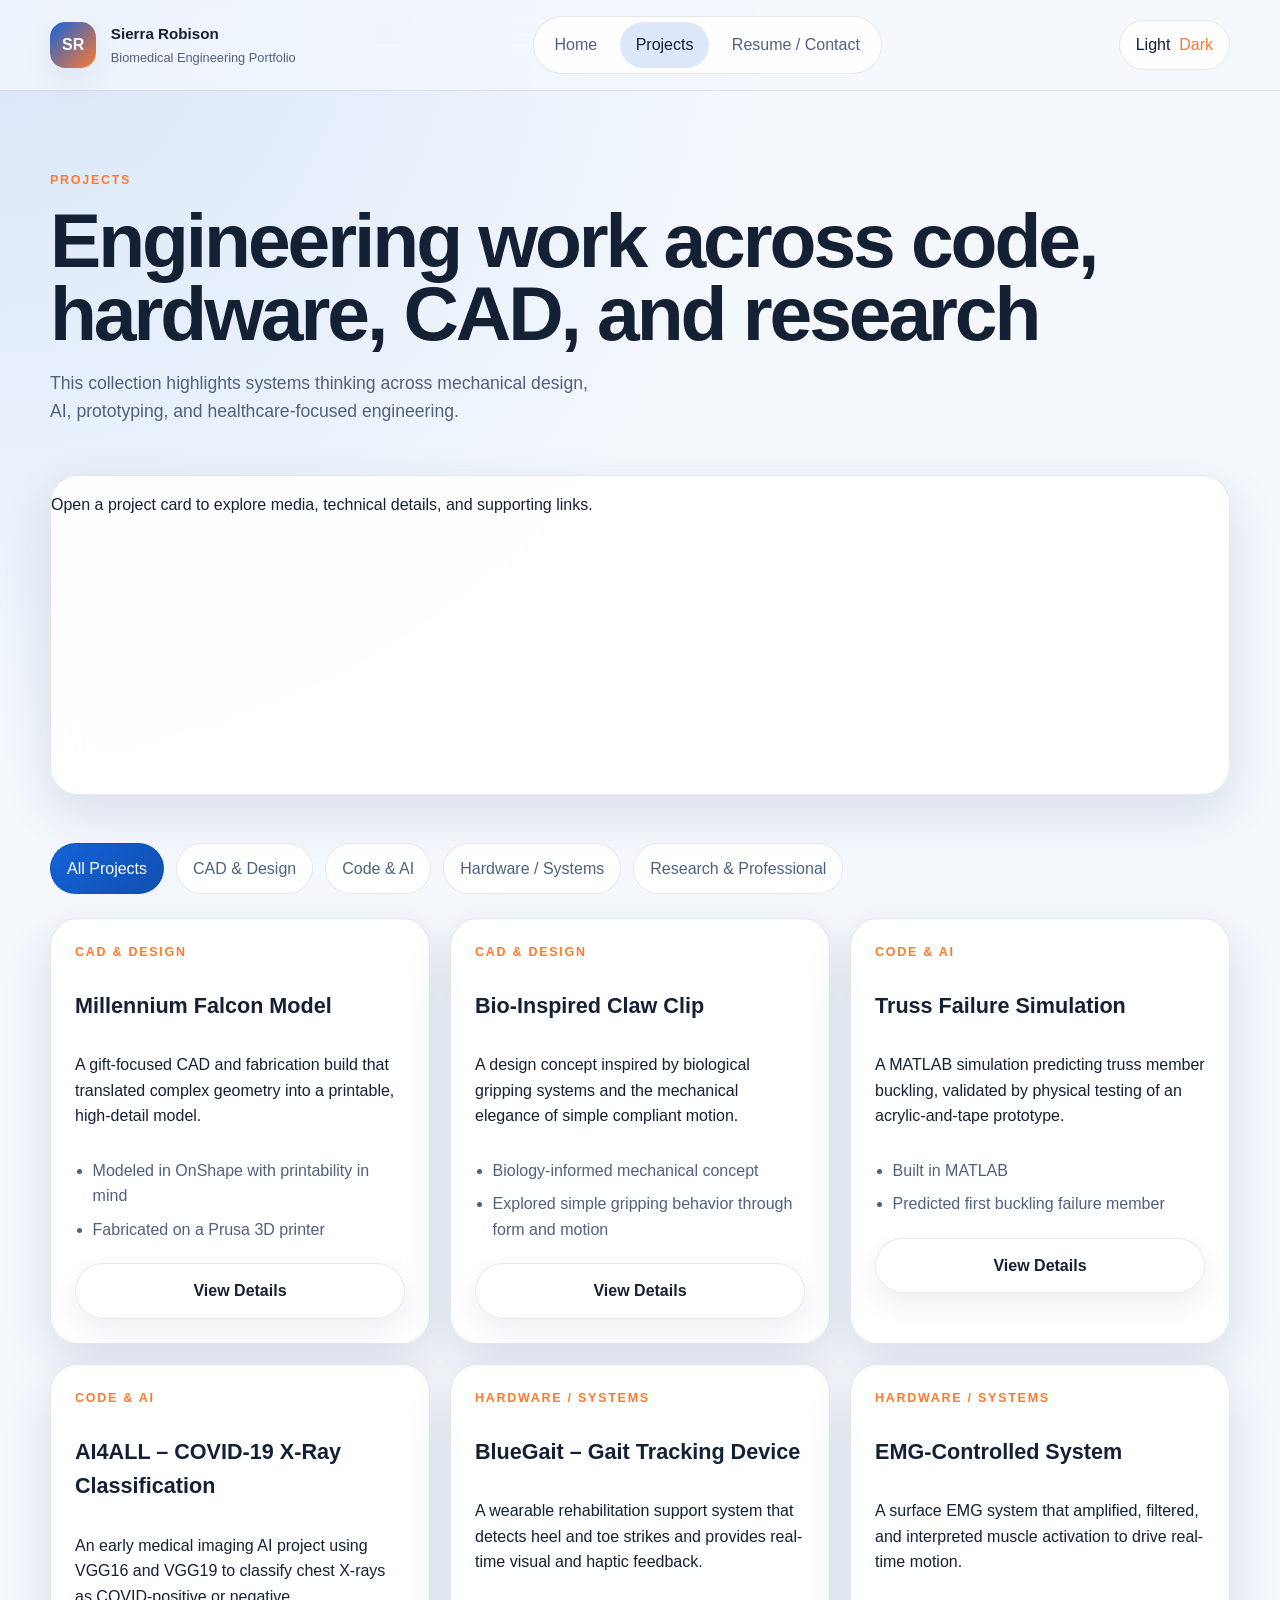
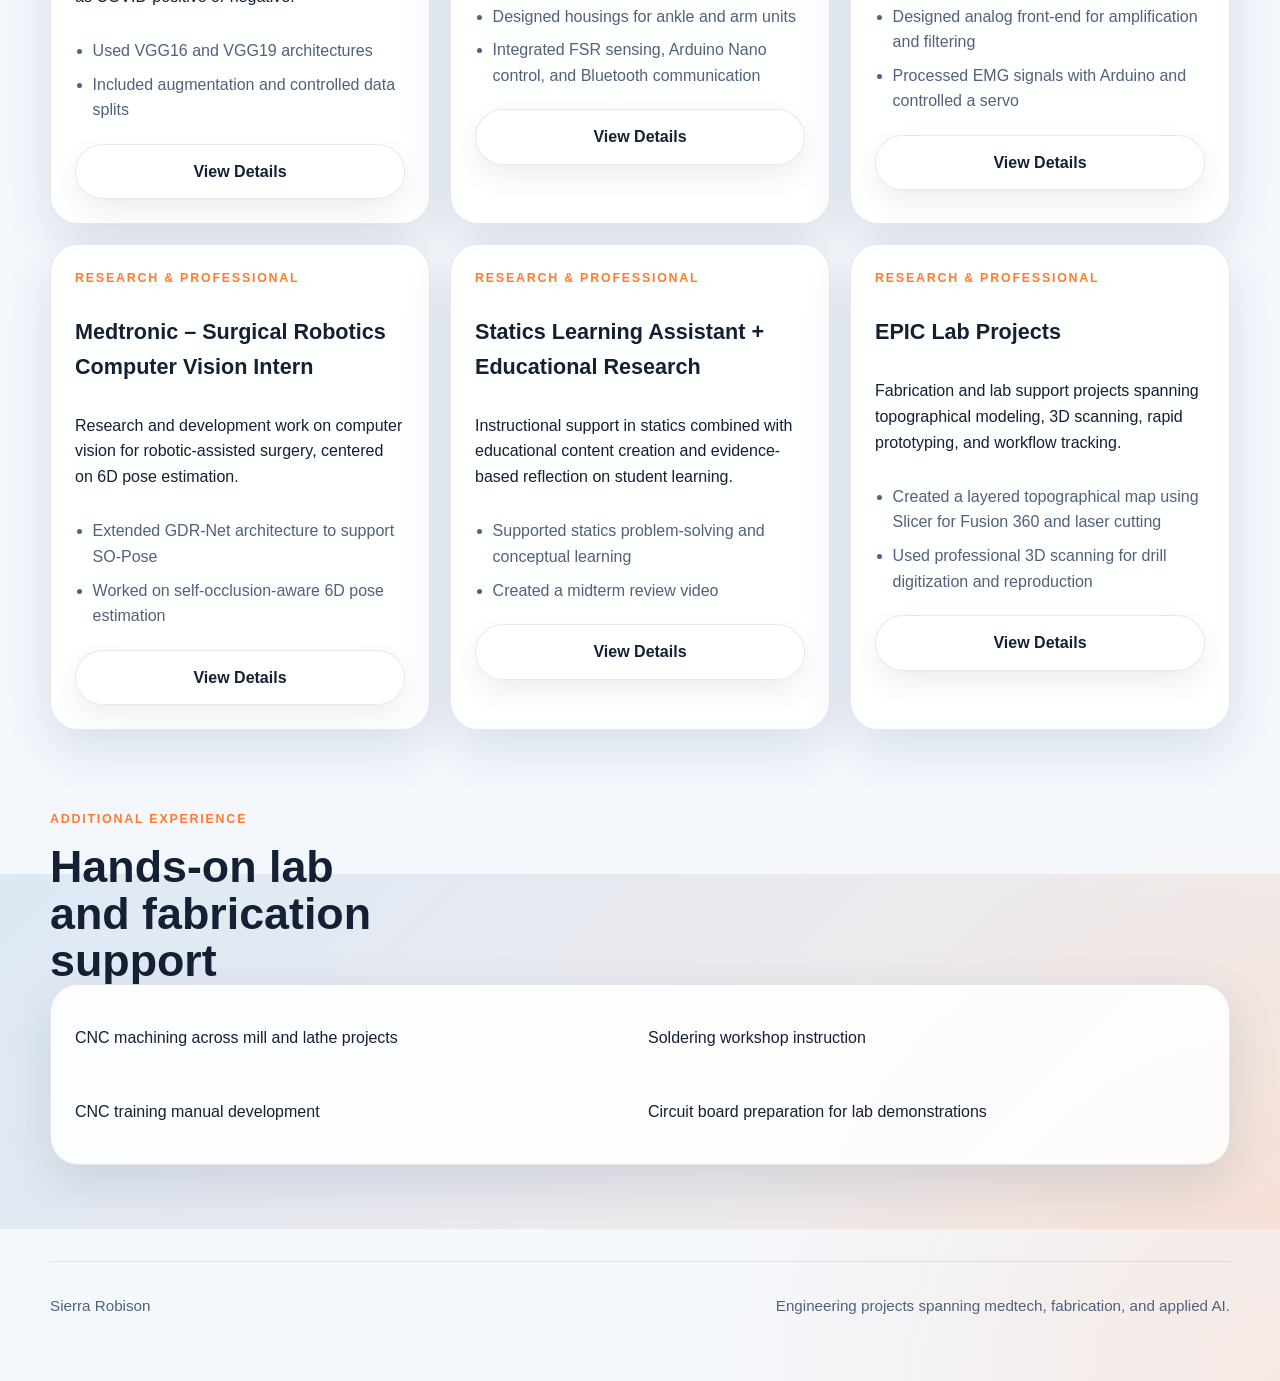
==== projects.html @ eae437a5 "initial commit" ====
<!DOCTYPE html>
<html lang="en">
  <head>
    <meta charset="UTF-8" />
    <meta name="viewport" content="width=device-width, initial-scale=1.0" />
    <title>Projects | Sierra Robison</title>
    <meta
      name="description"
      content="Selected engineering, AI, hardware, and research projects by Sierra Robison."
    />
    <link rel="stylesheet" href="assets/css/styles.css" />
    <script defer src="assets/js/projects-data.js"></script>
    <script defer src="assets/js/site.js"></script>
  </head>
  <body data-page="projects">
    <div class="site-shell">
      <header class="site-header">
        <div class="container nav-wrap">
          <a class="brand" href="index.html">
            <span class="brand-mark">SR</span>
            <span class="brand-copy">
              <strong>Sierra Robison</strong>
              <span>Biomedical Engineering Portfolio</span>
            </span>
          </a>

          <nav class="site-nav" aria-label="Primary">
            <a class="nav-link" href="index.html">Home</a>
            <a class="nav-link active" href="projects.html">Projects</a>
            <a class="nav-link" href="resume-contact.html">Resume / Contact</a>
          </nav>

          <button class="theme-toggle" type="button" data-theme-toggle aria-label="Toggle color theme">
            <span class="theme-toggle-light">Light</span>
            <span class="theme-toggle-dark">Dark</span>
          </button>
        </div>
      </header>

      <main>
        <section class="page-hero">
          <div class="container page-hero-grid">
            <div class="reveal">
              <p class="eyebrow">Projects</p>
              <h1>Engineering work across code, hardware, CAD, and research</h1>
              <p class="page-intro">
                This collection highlights systems thinking across mechanical design, AI, prototyping, and
                healthcare-focused engineering.
              </p>
            </div>
            <div class="page-hero-card glass-card reveal reveal-delay">
              <p>Open a project card to explore media, technical details, and supporting links.</p>
            </div>
          </div>
        </section>

        <section class="section">
          <div class="container">
            <div class="filter-bar reveal" id="project-filters" aria-label="Project categories">
              <button class="filter-chip active" type="button" data-filter="all">All Projects</button>
              <button class="filter-chip" type="button" data-filter="CAD & Design">CAD &amp; Design</button>
              <button class="filter-chip" type="button" data-filter="Code & AI">Code &amp; AI</button>
              <button class="filter-chip" type="button" data-filter="Hardware / Systems">Hardware / Systems</button>
              <button class="filter-chip" type="button" data-filter="Research & Professional">Research &amp; Professional</button>
            </div>

            <div class="projects-grid" id="projects-grid" aria-live="polite"></div>
          </div>
        </section>

        <section class="section section-alt">
          <div class="container">
            <div class="section-heading reveal">
              <p class="eyebrow">Additional Experience</p>
              <h2>Hands-on lab and fabrication support</h2>
            </div>
            <div class="additional-experience card reveal reveal-delay">
              <p>CNC machining across mill and lathe projects</p>
              <p>Soldering workshop instruction</p>
              <p>CNC training manual development</p>
              <p>Circuit board preparation for lab demonstrations</p>
            </div>
          </div>
        </section>
      </main>

      <div class="modal" id="project-modal" aria-hidden="true">
        <div class="modal-backdrop" data-close-modal></div>
        <div class="modal-dialog" role="dialog" aria-modal="true" aria-labelledby="modal-title">
          <button class="modal-close" type="button" data-close-modal aria-label="Close project details">Close</button>
          <div class="modal-content" id="modal-content"></div>
        </div>
      </div>

      <footer class="site-footer">
        <div class="container footer-wrap">
          <p>Sierra Robison</p>
          <p>Engineering projects spanning medtech, fabrication, and applied AI.</p>
        </div>
      </footer>
    </div>
  </body>
</html>
---- assets/css/styles.css ----
:root {
  color-scheme: light dark;
  --bg: #f4f8fd;
  --bg-elevated: rgba(255, 255, 255, 0.88);
  --bg-strong: #ffffff;
  --bg-accent: linear-gradient(135deg, rgba(15, 90, 180, 0.12), rgba(255, 132, 53, 0.14));
  --text: #142033;
  --text-soft: #50617c;
  --line: rgba(20, 32, 51, 0.1);
  --primary: #1463d9;
  --primary-strong: #0f4fb0;
  --accent: #ff7a2f;
  --shadow: 0 18px 50px rgba(20, 45, 90, 0.12);
  --shadow-soft: 0 12px 28px rgba(20, 45, 90, 0.08);
  --radius-lg: 28px;
  --radius-md: 20px;
  --radius-sm: 14px;
  --container: 1180px;
  --space-1: 0.75rem;
  --space-2: 1rem;
  --space-3: 1.5rem;
  --space-4: 2rem;
  --space-5: 3rem;
  --space-6: 5rem;
  --transition: 200ms ease;
}

:root[data-theme="dark"] {
  --bg: #09111d;
  --bg-elevated: rgba(10, 22, 37, 0.82);
  --bg-strong: #0f1b2d;
  --bg-accent: linear-gradient(135deg, rgba(20, 99, 217, 0.18), rgba(255, 122, 47, 0.16));
  --text: #eef5ff;
  --text-soft: #a8bad3;
  --line: rgba(168, 186, 211, 0.16);
  --primary: #67a6ff;
  --primary-strong: #8ebdff;
  --accent: #ff964f;
  --shadow: 0 20px 60px rgba(0, 0, 0, 0.35);
  --shadow-soft: 0 12px 30px rgba(0, 0, 0, 0.22);
}

* {
  box-sizing: border-box;
}

html {
  scroll-behavior: smooth;
}

body {
  margin: 0;
  background:
    radial-gradient(circle at top left, rgba(20, 99, 217, 0.12), transparent 24%),
    radial-gradient(circle at bottom right, rgba(255, 122, 47, 0.12), transparent 18%),
    var(--bg);
  color: var(--text);
  font-family: "Avenir Next", "Segoe UI", "Helvetica Neue", sans-serif;
  line-height: 1.6;
}

body.modal-open {
  overflow: hidden;
}

img,
video {
  max-width: 100%;
  display: block;
}

a {
  color: inherit;
  text-decoration: none;
}

button,
input,
textarea,
select {
  font: inherit;
}

.container {
  width: min(calc(100% - 2rem), var(--container));
  margin: 0 auto;
}

.site-shell {
  min-height: 100vh;
}

.site-header {
  position: sticky;
  top: 0;
  z-index: 20;
  backdrop-filter: blur(20px);
  background: color-mix(in srgb, var(--bg) 76%, transparent);
  border-bottom: 1px solid var(--line);
}

.nav-wrap,
.footer-wrap {
  display: flex;
  align-items: center;
  justify-content: space-between;
  gap: var(--space-2);
  padding: 1rem 0;
}

.brand {
  display: inline-flex;
  align-items: center;
  gap: 0.9rem;
}

.brand-mark {
  display: inline-grid;
  place-items: center;
  width: 2.9rem;
  height: 2.9rem;
  border-radius: 0.95rem;
  background: linear-gradient(135deg, var(--primary), var(--accent));
  color: white;
  font-weight: 700;
  box-shadow: var(--shadow-soft);
}

.brand-copy {
  display: grid;
  gap: 0.1rem;
  font-size: 0.95rem;
}

.brand-copy span {
  color: var(--text-soft);
  font-size: 0.8rem;
}

.site-nav {
  display: inline-flex;
  gap: 0.4rem;
  align-items: center;
  padding: 0.3rem;
  background: var(--bg-elevated);
  border: 1px solid var(--line);
  border-radius: 999px;
}

.nav-link {
  padding: 0.65rem 1rem;
  border-radius: 999px;
  color: var(--text-soft);
  transition: background var(--transition), color var(--transition), transform var(--transition);
}

.nav-link:hover,
.nav-link:focus-visible,
.nav-link.active {
  background: color-mix(in srgb, var(--primary) 14%, transparent);
  color: var(--text);
}

.theme-toggle,
.button,
.filter-chip,
.modal-close {
  border: 0;
  cursor: pointer;
  transition: transform var(--transition), background var(--transition), color var(--transition), box-shadow var(--transition);
}

.theme-toggle {
  display: inline-flex;
  align-items: center;
  gap: 0.55rem;
  padding: 0.7rem 1rem;
  border-radius: 999px;
  background: var(--bg-elevated);
  color: var(--text);
  border: 1px solid var(--line);
}

.theme-toggle:hover,
.button:hover,
.filter-chip:hover,
.modal-close:hover {
  transform: translateY(-1px);
}

.theme-toggle-dark {
  color: var(--accent);
}

.hero-section,
.page-hero {
  padding: var(--space-6) 0 var(--space-5);
}

.hero-grid,
.page-hero-grid,
.resume-grid,
.section-grid {
  display: grid;
  gap: var(--space-4);
}

.hero-grid {
  grid-template-columns: 1.2fr 0.8fr;
  align-items: center;
}

.hero-copy h1,
.page-hero h1 {
  margin: 0;
  font-size: clamp(2.8rem, 6vw, 5rem);
  line-height: 0.96;
  letter-spacing: -0.04em;
}

.hero-tagline,
.page-intro {
  font-size: 1.1rem;
  color: var(--text-soft);
  max-width: 55ch;
}

.hero-text {
  max-width: 54ch;
}

.hero-actions,
.project-links {
  display: flex;
  flex-wrap: wrap;
  gap: 0.85rem;
  margin-top: 1.5rem;
}

.button {
  display: inline-flex;
  align-items: center;
  justify-content: center;
  padding: 0.88rem 1.25rem;
  border-radius: 999px;
  font-weight: 600;
  box-shadow: var(--shadow-soft);
}

.button-primary {
  background: linear-gradient(135deg, var(--primary), var(--primary-strong));
  color: white;
}

.button-secondary {
  background: var(--bg-elevated);
  color: var(--text);
  border: 1px solid var(--line);
}

.hero-panel,
.page-hero-card {
  position: relative;
  min-height: 20rem;
}

.glass-card,
.card {
  background: var(--bg-elevated);
  border: 1px solid var(--line);
  box-shadow: var(--shadow);
}

.glass-card {
  backdrop-filter: blur(18px);
}

.hero-card,
.page-hero-card,
.card {
  border-radius: var(--radius-lg);
}

.hero-card {
  position: relative;
  z-index: 1;
  padding: 1.5rem;
}

.hero-card-label,
.eyebrow,
.project-category {
  text-transform: uppercase;
  letter-spacing: 0.14em;
  font-size: 0.78rem;
  color: var(--accent);
  margin: 0 0 0.8rem;
  font-weight: 700;
}

.hero-focus-list,
.project-highlights,
.modal-highlights {
  padding-left: 1.1rem;
  margin: 0;
}

.hero-metrics {
  display: grid;
  grid-template-columns: repeat(2, minmax(0, 1fr));
  gap: 1rem;
  margin-top: 1rem;
}

.metric-card {
  padding: 1.2rem;
  border-radius: var(--radius-md);
}

.metric-value {
  display: block;
  font-size: 2rem;
  font-weight: 700;
}

.metric-label {
  color: var(--text-soft);
}

.hero-orbit {
  position: absolute;
  inset: 1rem auto auto 50%;
  width: 14rem;
  height: 14rem;
  transform: translateX(-50%);
  border-radius: 50%;
  background:
    radial-gradient(circle at center, rgba(20, 99, 217, 0.28) 0, rgba(20, 99, 217, 0.08) 38%, transparent 60%),
    radial-gradient(circle at 70% 25%, rgba(255, 122, 47, 0.28) 0, transparent 32%);
  filter: blur(6px);
}

.section {
  padding: 0 0 var(--space-6);
}

.section-alt {
  position: relative;
}

.section-alt::before {
  content: "";
  position: absolute;
  inset: 4rem 0 1rem;
  background: var(--bg-accent);
  opacity: 0.8;
  pointer-events: none;
}

.section > .container,
.section-alt > .container {
  position: relative;
  z-index: 1;
}

.section-grid-about {
  grid-template-columns: 0.75fr 1.25fr;
  align-items: start;
}

.section-heading h2 {
  margin: 0;
  font-size: clamp(2rem, 3.5vw, 3rem);
  line-height: 1.05;
  max-width: 14ch;
}

.about-card,
.trait-card,
.skill-group,
.project-card,
.resume-panel,
.contact-card,
.additional-experience {
  padding: 1.5rem;
}

.traits-grid,
.skills-grid,
.projects-grid {
  display: grid;
  gap: 1.25rem;
}

.traits-grid {
  grid-template-columns: repeat(4, minmax(0, 1fr));
}

.trait-icon {
  display: inline-grid;
  place-items: center;
  width: 3rem;
  height: 3rem;
  border-radius: 1rem;
  background: linear-gradient(135deg, rgba(20, 99, 217, 0.16), rgba(255, 122, 47, 0.2));
  color: var(--primary);
  font-weight: 700;
  margin-bottom: 1rem;
}

.skills-grid {
  grid-template-columns: repeat(2, minmax(0, 1fr));
}

.contact-preview-wrap {
  display: grid;
  gap: var(--space-4);
}

.contact-preview {
  display: grid;
  grid-template-columns: repeat(3, minmax(0, 1fr));
  gap: 1rem;
}

.contact-preview a,
.contact-card a {
  color: var(--primary);
  font-weight: 600;
}

.filter-bar {
  display: flex;
  gap: 0.75rem;
  flex-wrap: wrap;
  margin-bottom: 1.5rem;
}

.filter-chip {
  padding: 0.75rem 1rem;
  border-radius: 999px;
  background: var(--bg-elevated);
  color: var(--text-soft);
  border: 1px solid var(--line);
}

.filter-chip.active {
  background: linear-gradient(135deg, var(--primary), var(--primary-strong));
  color: white;
}

.projects-grid {
  grid-template-columns: repeat(3, minmax(0, 1fr));
}

.project-card {
  display: grid;
  gap: 0.8rem;
  align-content: start;
}

.project-card h2 {
  margin: 0;
  font-size: 1.35rem;
}

.project-highlights li,
.modal-highlights li {
  margin-bottom: 0.5rem;
  color: var(--text-soft);
}

.additional-experience {
  display: grid;
  grid-template-columns: repeat(2, minmax(0, 1fr));
  gap: 1rem;
}

.resume-grid {
  grid-template-columns: 1.25fr 0.75fr;
  align-items: start;
}

.resume-panel-header {
  display: flex;
  align-items: center;
  justify-content: space-between;
  gap: 1rem;
  margin-bottom: 1rem;
}

.resume-frame-wrap {
  min-height: 70vh;
  border: 1px solid var(--line);
  border-radius: var(--radius-md);
  overflow: hidden;
  background: var(--bg-strong);
}

.resume-frame {
  width: 100%;
  height: 70vh;
}

.contact-panel {
  display: grid;
  gap: 1rem;
}

.site-footer {
  padding: 1rem 0 2rem;
}

.footer-wrap {
  color: var(--text-soft);
  font-size: 0.95rem;
  border-top: 1px solid var(--line);
}

.modal {
  position: fixed;
  inset: 0;
  display: grid;
  place-items: center;
  padding: 1rem;
  opacity: 0;
  pointer-events: none;
  transition: opacity var(--transition);
  z-index: 40;
}

.modal[aria-hidden="false"] {
  opacity: 1;
  pointer-events: auto;
}

.modal-backdrop {
  position: absolute;
  inset: 0;
  background: rgba(6, 12, 20, 0.68);
}

.modal-dialog {
  position: relative;
  width: min(1100px, 100%);
  max-height: calc(100vh - 2rem);
  overflow: auto;
  background: var(--bg-strong);
  border: 1px solid var(--line);
  border-radius: var(--radius-lg);
  box-shadow: var(--shadow);
  padding: 1.5rem;
}

.modal-close {
  position: sticky;
  top: 0;
  margin-left: auto;
  display: block;
  padding: 0.6rem 1rem;
  border-radius: 999px;
  background: var(--bg-elevated);
  color: var(--text);
  border: 1px solid var(--line);
  z-index: 2;
}

.modal-content {
  display: grid;
  gap: 1.5rem;
}

.modal-header h2 {
  margin: 0 0 1rem;
  font-size: clamp(1.8rem, 4vw, 2.5rem);
}

.modal-body {
  display: grid;
  grid-template-columns: 0.7fr 1.3fr;
  gap: 1.5rem;
}

.modal-column {
  min-width: 0;
}

.modal-gallery {
  display: grid;
  grid-template-columns: repeat(2, minmax(0, 1fr));
  gap: 1rem;
}

.media-card {
  margin: 0;
  border-radius: var(--radius-md);
  overflow: hidden;
  border: 1px solid var(--line);
  background: var(--bg-elevated);
}

.media-card img,
.media-card video,
.media-card iframe {
  width: 100%;
  height: 100%;
  min-height: 14rem;
  object-fit: cover;
}

.media-card-embed iframe {
  border: 0;
}

.reveal {
  opacity: 0;
  transform: translateY(18px);
  transition: opacity 600ms ease, transform 600ms ease;
}

.reveal.is-visible {
  opacity: 1;
  transform: translateY(0);
}

.reveal-delay {
  transition-delay: 100ms;
}

.reveal-delay-2 {
  transition-delay: 180ms;
}

.reveal-delay-3 {
  transition-delay: 260ms;
}

:focus-visible {
  outline: 3px solid color-mix(in srgb, var(--accent) 60%, white);
  outline-offset: 3px;
}

@media (max-width: 980px) {
  .nav-wrap,
  .footer-wrap,
  .hero-grid,
  .section-grid-about,
  .resume-grid,
  .modal-body {
    grid-template-columns: 1fr;
  }

  .nav-wrap,
  .footer-wrap {
    flex-direction: column;
    align-items: flex-start;
  }

  .site-nav {
    flex-wrap: wrap;
    border-radius: 1.25rem;
  }

  .traits-grid,
  .projects-grid,
  .contact-preview,
  .additional-experience {
    grid-template-columns: repeat(2, minmax(0, 1fr));
  }
}

@media (max-width: 720px) {
  .hero-section,
  .page-hero,
  .section {
    padding-bottom: 4rem;
  }

  .skills-grid,
  .traits-grid,
  .projects-grid,
  .contact-preview,
  .additional-experience,
  .modal-gallery,
  .hero-metrics {
    grid-template-columns: 1fr;
  }

  .site-nav,
  .theme-toggle,
  .button,
  .filter-chip {
    width: 100%;
    justify-content: center;
  }

  .resume-panel-header {
    flex-direction: column;
    align-items: flex-start;
  }

  .modal-dialog {
    padding: 1rem;
  }
}

@media (prefers-reduced-motion: reduce) {
  html {
    scroll-behavior: auto;
  }

  *,
  *::before,
  *::after {
    animation-duration: 0.01ms !important;
    animation-iteration-count: 1 !important;
    transition-duration: 0.01ms !important;
  }

  .reveal {
    opacity: 1;
    transform: none;
  }
}
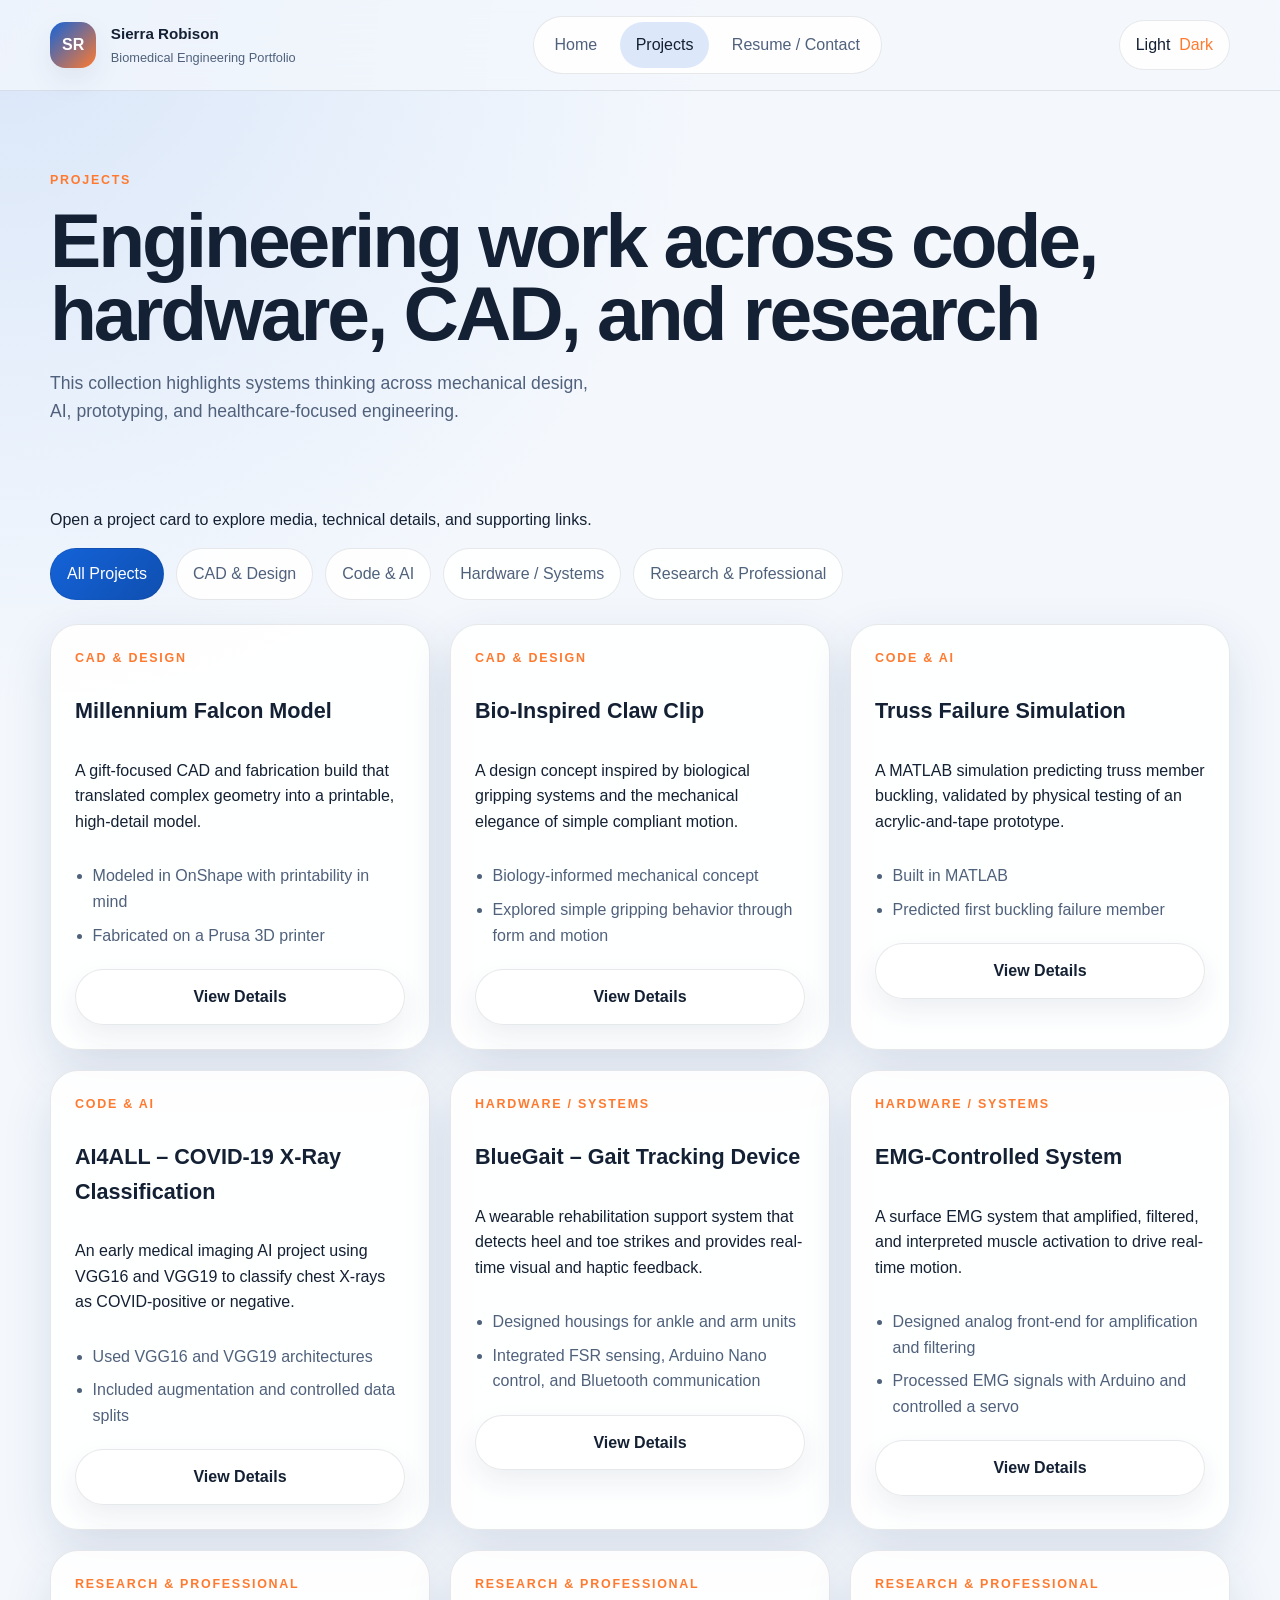
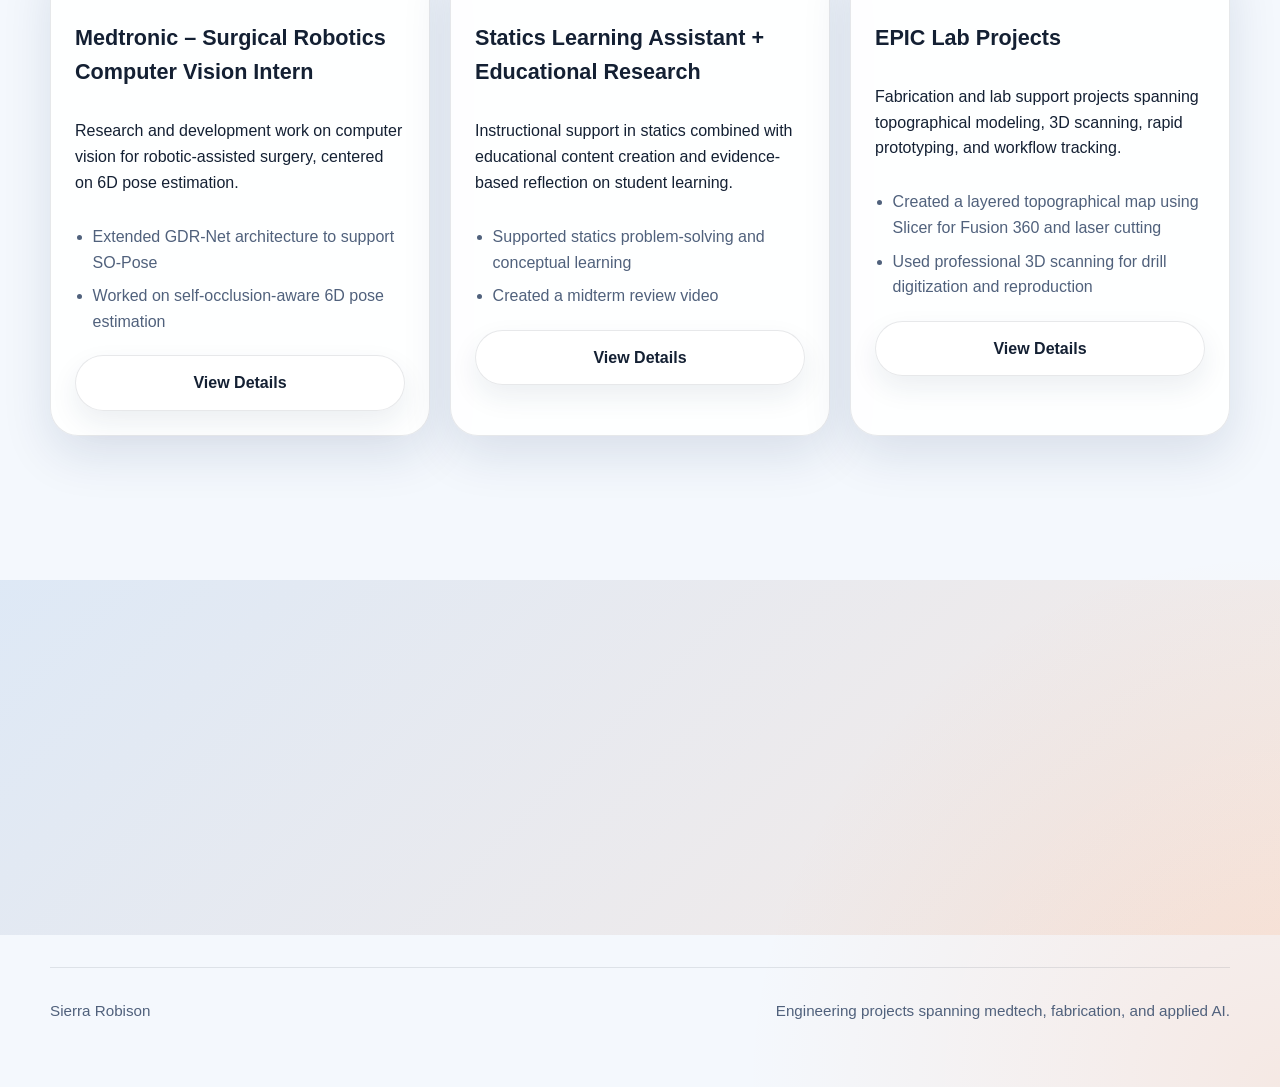
==== commit 5ceb6c60: "image alignment" ====
--- a/projects.html
+++ b/projects.html
@@ -48,14 +48,14 @@
                 healthcare-focused engineering.
               </p>
             </div>
-            <div class="page-hero-card glass-card reveal reveal-delay">
-              <p>Open a project card to explore media, technical details, and supporting links.</p>
-            </div>
           </div>
         </section>
 
         <section class="section">
           <div class="container">
+            <div>
+              <p>Open a project card to explore media, technical details, and supporting links.</p>
+            </div>
             <div class="filter-bar reveal" id="project-filters" aria-label="Project categories">
               <button class="filter-chip active" type="button" data-filter="all">All Projects</button>
               <button class="filter-chip" type="button" data-filter="CAD & Design">CAD &amp; Design</button>
--- a/assets/css/styles.css
+++ b/assets/css/styles.css
@@ -593,6 +593,9 @@
 
 .media-card {
   margin: 0;
+  display: grid;
+  place-items: center;
+  aspect-ratio: 4 / 3;
   border-radius: var(--radius-md);
   overflow: hidden;
   border: 1px solid var(--line);
@@ -600,16 +603,73 @@
 }
 
 .media-card img,
-.media-card video,
+.media-card video {
+  width: 100%;
+  height: 100%;
+}
+
+.media-card-image img {
+  object-fit: contain;
+  background: color-mix(in srgb, var(--bg-elevated) 78%, black 22%);
+  cursor: zoom-in;
+}
+
+.media-card-video video {
+  object-fit: contain;
+  background: black;
+}
+
+.media-card-embed {
+  aspect-ratio: 16 / 9;
+}
+
 .media-card iframe {
   width: 100%;
   height: 100%;
-  min-height: 14rem;
-  object-fit: cover;
 }
 
 .media-card-embed iframe {
   border: 0;
+}
+
+.image-lightbox {
+  position: fixed;
+  inset: 0;
+  display: grid;
+  place-items: center;
+  padding: 1.5rem;
+  background: rgba(6, 12, 20, 0.86);
+  opacity: 0;
+  pointer-events: none;
+  transition: opacity var(--transition);
+  z-index: 60;
+}
+
+.image-lightbox[aria-hidden="false"] {
+  opacity: 1;
+  pointer-events: auto;
+}
+
+.image-lightbox img {
+  max-width: min(96vw, 1800px);
+  max-height: 88vh;
+  width: auto;
+  height: auto;
+  object-fit: contain;
+  border-radius: var(--radius-md);
+  border: 1px solid color-mix(in srgb, var(--line) 75%, white 25%);
+  box-shadow: var(--shadow);
+}
+
+.image-lightbox-close {
+  position: absolute;
+  top: 1rem;
+  right: 1rem;
+  padding: 0.6rem 1rem;
+  border-radius: 999px;
+  background: var(--bg-elevated);
+  color: var(--text);
+  border: 1px solid var(--line);
 }
 
 .reveal {
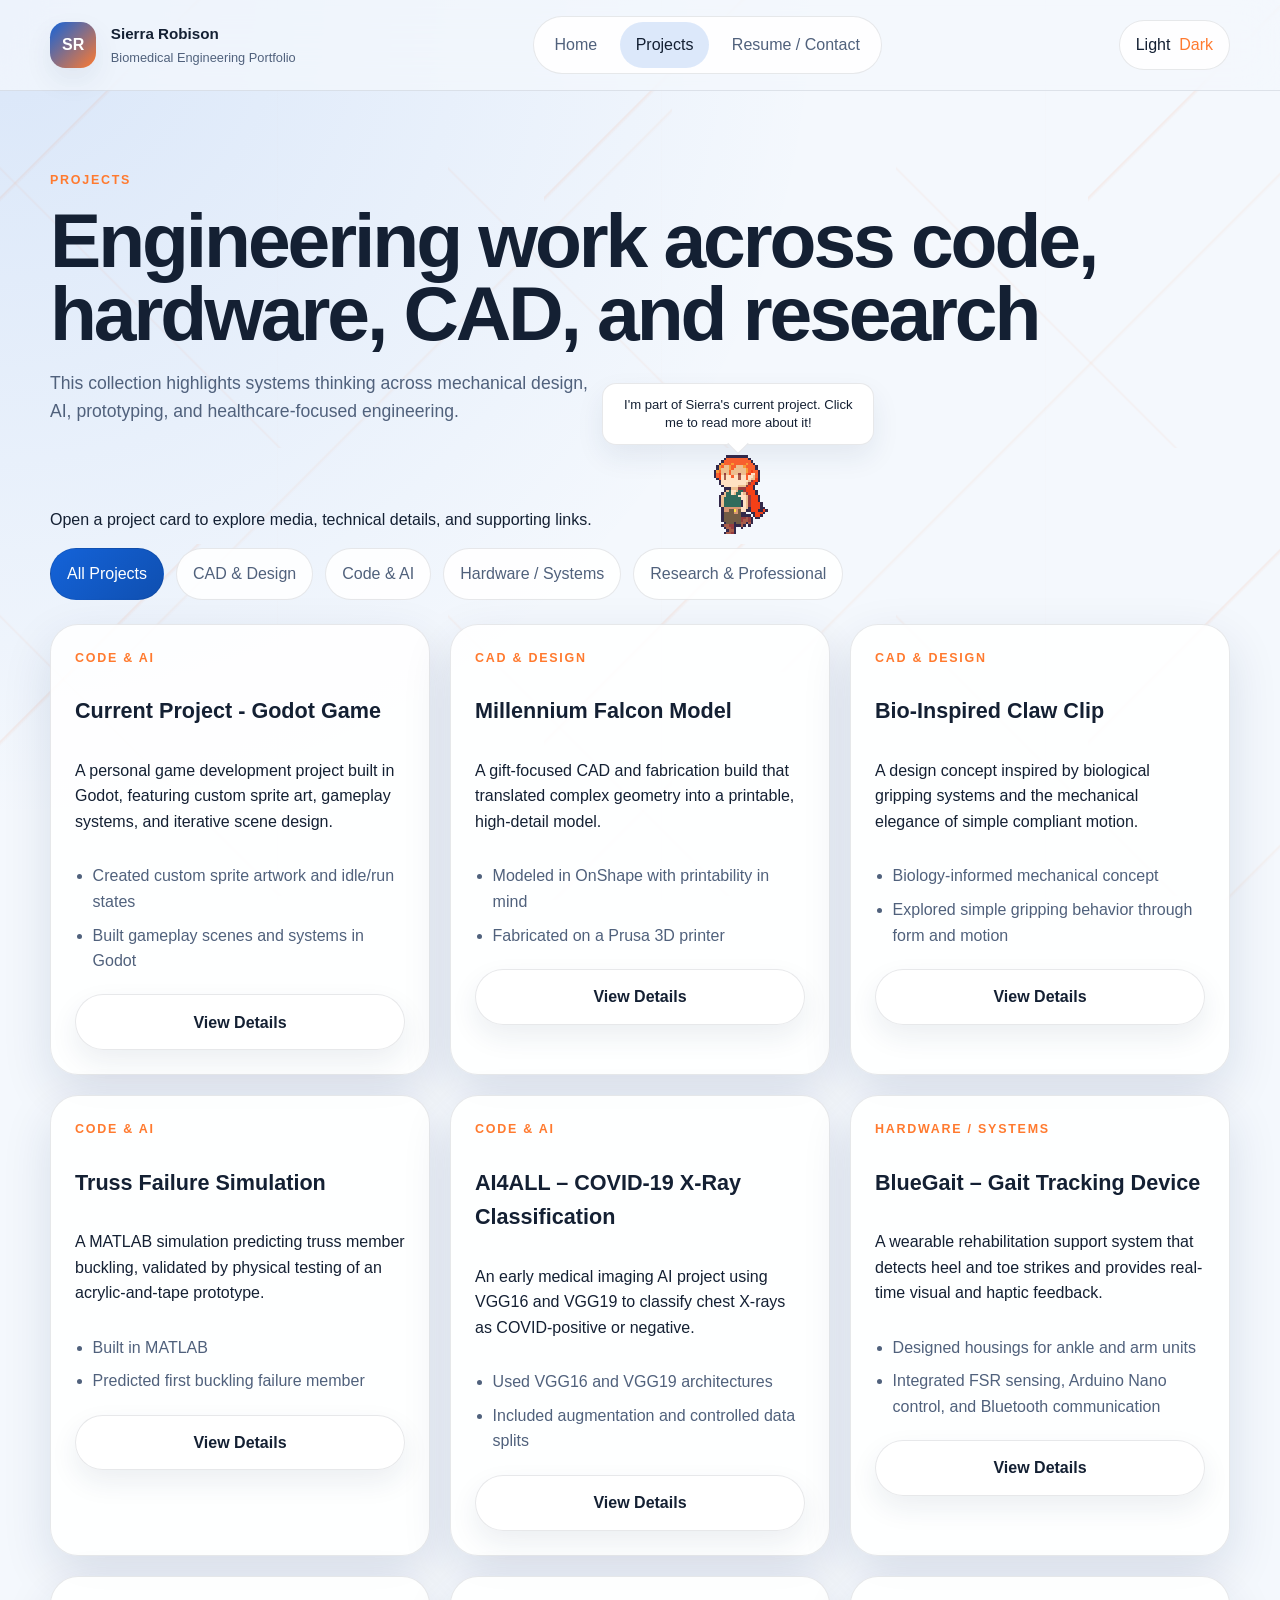
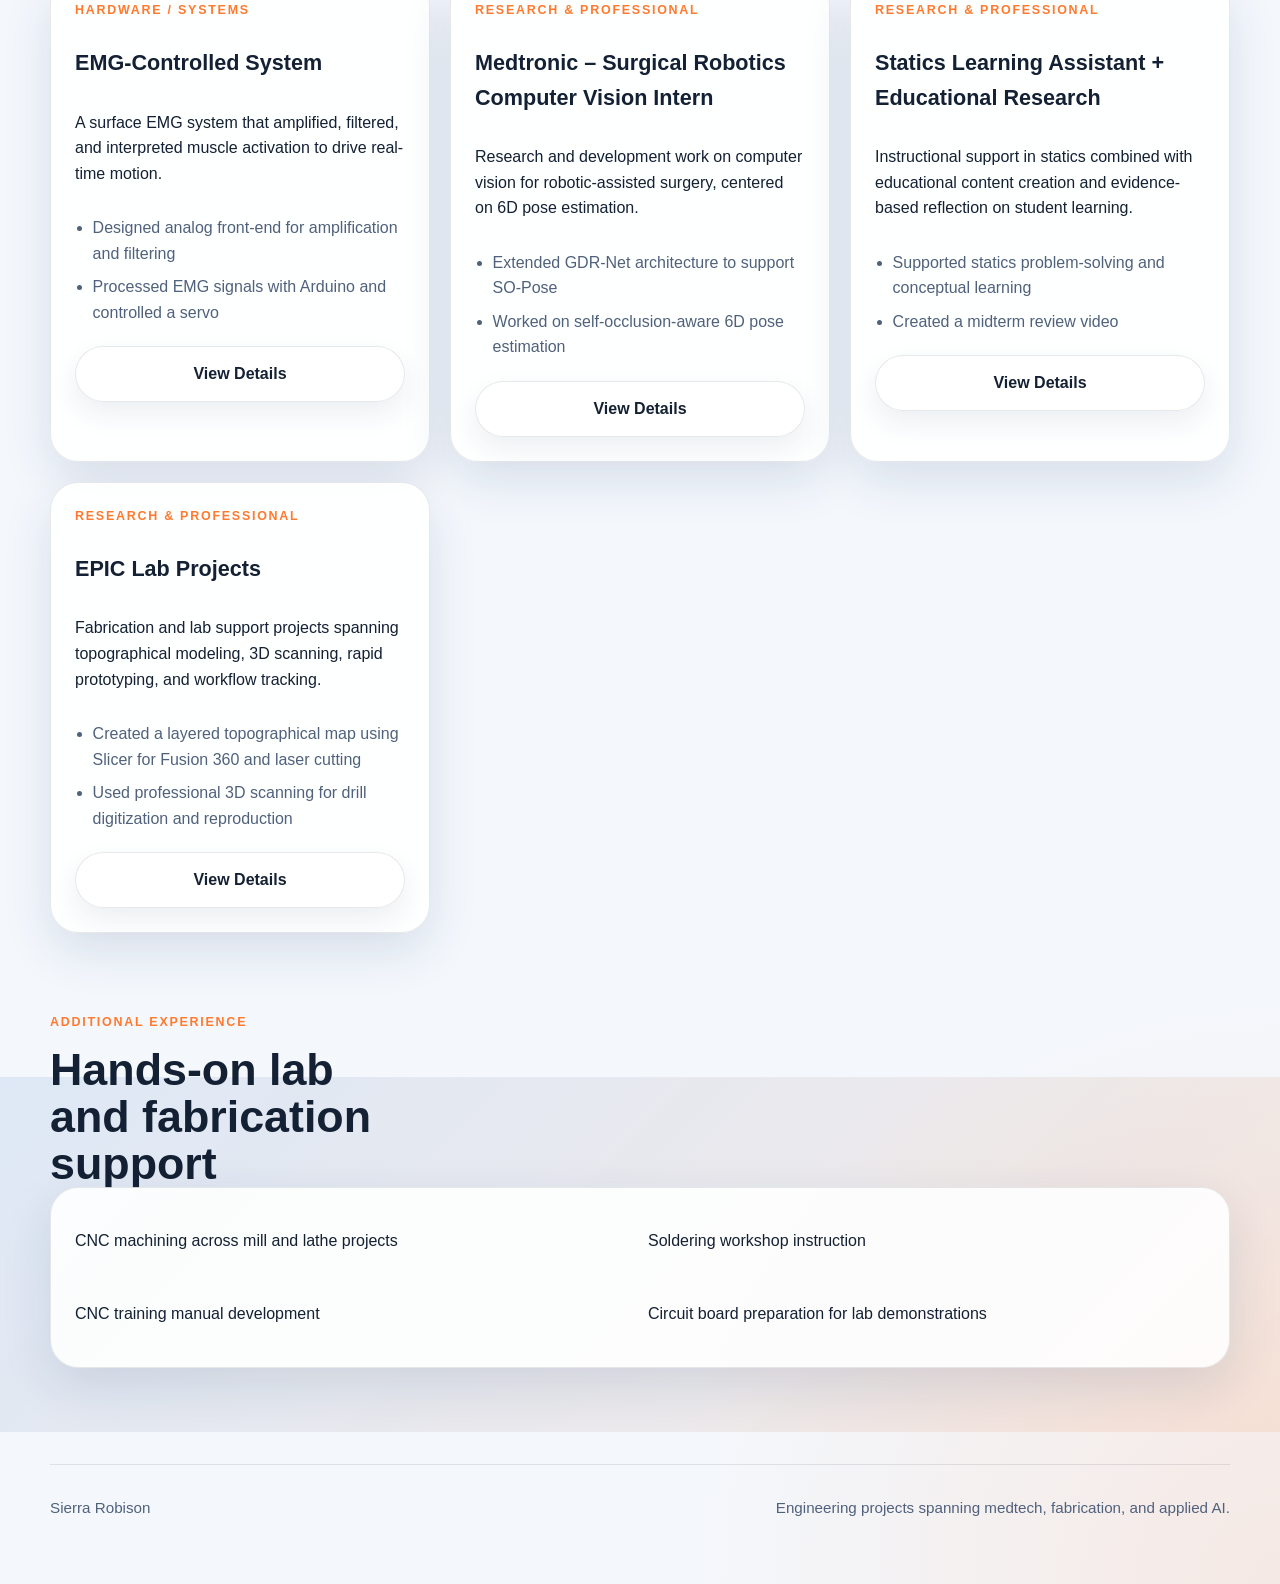
==== commit a81afae2: "adding animation" ====
--- a/projects.html
+++ b/projects.html
@@ -63,6 +63,18 @@
               <button class="filter-chip" type="button" data-filter="Hardware / Systems">Hardware / Systems</button>
               <button class="filter-chip" type="button" data-filter="Research & Professional">Research &amp; Professional</button>
             </div>
+            <div class="project-sprite-callout" data-project-sprite aria-hidden="true">
+              <div class="project-sprite-bubble">
+                I'm part of Sierra's current project. Click me to read more about it!
+              </div>
+              <button class="project-sprite-button" type="button" data-project-sprite-button aria-label="Open current Godot game project">
+                <img
+                  src="assets/media/projects/sprite-run.gif"
+                  alt="Animated game sprite"
+                  data-project-sprite-image
+                />
+              </button>
+            </div>
 
             <div class="projects-grid" id="projects-grid" aria-live="polite"></div>
           </div>
--- a/assets/css/styles.css
+++ b/assets/css/styles.css
@@ -59,6 +59,21 @@
   line-height: 1.6;
 }
 
+body::before {
+  content: "";
+  position: fixed;
+  inset: 0;
+  z-index: 0;
+  pointer-events: none;
+  background:
+    linear-gradient(135deg, transparent 0 18%, rgba(255, 122, 47, 0.12) 18.2%, transparent 18.6% 100%),
+    linear-gradient(45deg, transparent 0 31%, rgba(255, 122, 47, 0.08) 31.2%, transparent 31.55% 100%),
+    linear-gradient(135deg, transparent 0 58%, rgba(255, 122, 47, 0.08) 58.15%, transparent 58.45% 100%),
+    linear-gradient(90deg, transparent 0 72%, rgba(255, 122, 47, 0.06) 72.1%, transparent 72.3% 100%);
+  background-size: 34rem 34rem, 28rem 28rem, 42rem 42rem, 24rem 24rem;
+  opacity: 0.72;
+}
+
 body.modal-open {
   overflow: hidden;
 }
@@ -88,6 +103,8 @@
 
 .site-shell {
   min-height: 100vh;
+  position: relative;
+  z-index: 1;
 }
 
 .site-header {
@@ -276,15 +293,17 @@
 }
 
 .hero-card,
+.hero-skills,
 .page-hero-card,
 .card {
   border-radius: var(--radius-lg);
 }
 
-.hero-card {
+.hero-card,
+.hero-skills {
   position: relative;
   z-index: 1;
-  padding: 1.5rem;
+  overflow: hidden;
 }
 
 .hero-card-label,
@@ -310,6 +329,62 @@
   grid-template-columns: repeat(2, minmax(0, 1fr));
   gap: 1rem;
   margin-top: 1rem;
+}
+
+.hero-skill-grid {
+  display: grid;
+  grid-template-columns: repeat(2, minmax(0, 1fr));
+  gap: 1rem;
+  padding: 1.25rem;
+}
+
+.hero-skills-bar {
+  background: color-mix(in srgb, var(--bg-strong) 64%, transparent);
+  border-color: var(--line);
+}
+
+.hero-skills-bar-top {
+  border-bottom: 1px solid var(--line);
+  padding: 1rem 1.25rem 0.25rem;
+}
+
+.hero-skills-bar-bottom {
+  border-top: 1px solid var(--line);
+  padding: 1rem 1.25rem;
+}
+
+.hero-skill-tile {
+  display: grid;
+  align-content: start;
+  min-height: 9rem;
+  padding: 1.2rem;
+  border: 1px solid var(--line);
+  border-radius: var(--radius-md);
+  background: color-mix(in srgb, var(--bg-strong) 72%, transparent);
+  box-shadow: var(--shadow-soft);
+}
+
+.hero-skill-tile h2 {
+  margin: 0 0 0.55rem;
+  color: var(--primary);
+  font-size: 1.05rem;
+  line-height: 1.2;
+}
+
+.hero-skill-tile ul {
+  margin: 0;
+  padding-left: 1.1rem;
+  color: var(--text-soft);
+  font-size: 0.92rem;
+  line-height: 1.35;
+}
+
+.hero-skill-tile li + li {
+  margin-top: 0.25rem;
+}
+
+.hero-resume-link {
+  width: 100%;
 }
 
 .metric-card {
@@ -449,6 +524,78 @@
   color: white;
 }
 
+.project-sprite-callout {
+  --sprite-run-distance: 100vw;
+  position: absolute;
+  width: 17rem;
+  z-index: 18;
+  pointer-events: none;
+  opacity: 0;
+  transform: translateX(var(--sprite-run-distance));
+  transition: transform 2200ms cubic-bezier(0.18, 0.86, 0.24, 1), opacity 240ms ease;
+}
+
+.project-sprite-callout.is-ready {
+  opacity: 1;
+}
+
+.project-sprite-callout.is-entering,
+.project-sprite-callout.is-settled {
+  transform: translateX(0);
+}
+
+.project-sprite-bubble {
+  position: relative;
+  margin: 0 auto 0.55rem;
+  padding: 0.75rem 0.9rem;
+  border: 1px solid var(--line);
+  border-radius: var(--radius-sm);
+  background: var(--bg-strong);
+  color: var(--text);
+  box-shadow: var(--shadow-soft);
+  font-size: 0.82rem;
+  line-height: 1.35;
+  text-align: center;
+}
+
+.project-sprite-bubble::after {
+  content: "";
+  position: absolute;
+  left: 50%;
+  bottom: -0.5rem;
+  width: 0.9rem;
+  height: 0.9rem;
+  background: var(--bg-strong);
+  border-right: 1px solid var(--line);
+  border-bottom: 1px solid var(--line);
+  transform: translateX(-50%) rotate(45deg);
+}
+
+.project-sprite-button {
+  display: block;
+  width: 4.9rem;
+  margin: 0 auto;
+  padding: 0;
+  border: 0;
+  background: transparent;
+  cursor: pointer;
+  pointer-events: auto;
+  transition: transform var(--transition), filter var(--transition);
+}
+
+.project-sprite-button:hover,
+.project-sprite-button:focus-visible {
+  transform: translateY(-2px);
+  filter: drop-shadow(0 10px 12px rgba(20, 45, 90, 0.16));
+}
+
+.project-sprite-button img {
+  width: 100%;
+  height: auto;
+  image-rendering: pixelated;
+  transform: scaleX(-1);
+}
+
 .projects-grid {
   grid-template-columns: repeat(3, minmax(0, 1fr));
 }
@@ -617,6 +764,36 @@
 .media-card-video video {
   object-fit: contain;
   background: black;
+  cursor: zoom-in;
+}
+
+.media-card-video {
+  position: relative;
+  cursor: zoom-in;
+}
+
+.media-card-video::after {
+  content: "";
+  position: absolute;
+  inset: auto auto 0.75rem 0.75rem;
+  width: 2.4rem;
+  height: 2.4rem;
+  border-radius: 999px;
+  background: rgba(6, 12, 20, 0.72);
+  box-shadow: 0 0 0 1px rgba(255, 255, 255, 0.2) inset;
+  pointer-events: none;
+}
+
+.media-card-video::before {
+  content: "";
+  position: absolute;
+  left: 1.63rem;
+  bottom: 1.41rem;
+  border-top: 0.42rem solid transparent;
+  border-bottom: 0.42rem solid transparent;
+  border-left: 0.66rem solid #fff;
+  z-index: 1;
+  pointer-events: none;
 }
 
 .media-card-embed {
@@ -632,7 +809,7 @@
   border: 0;
 }
 
-.image-lightbox {
+.media-lightbox {
   position: fixed;
   inset: 0;
   display: grid;
@@ -645,13 +822,21 @@
   z-index: 60;
 }
 
-.image-lightbox[aria-hidden="false"] {
+.media-lightbox[aria-hidden="false"] {
   opacity: 1;
   pointer-events: auto;
 }
 
-.image-lightbox img {
-  max-width: min(96vw, 1800px);
+.media-lightbox-body {
+  width: min(96vw, 1800px);
+  max-height: 88vh;
+  display: grid;
+  place-items: center;
+}
+
+.media-lightbox-body img,
+.media-lightbox-body video {
+  max-width: 100%;
   max-height: 88vh;
   width: auto;
   height: auto;
@@ -661,7 +846,11 @@
   box-shadow: var(--shadow);
 }
 
-.image-lightbox-close {
+.media-lightbox-body video {
+  background: #000;
+}
+
+.media-lightbox-close {
   position: absolute;
   top: 1rem;
   right: 1rem;
@@ -742,8 +931,13 @@
   .contact-preview,
   .additional-experience,
   .modal-gallery,
-  .hero-metrics {
+  .hero-metrics,
+  .hero-skill-grid {
     grid-template-columns: 1fr;
+  }
+
+  .hero-skill-tile {
+    min-height: auto;
   }
 
   .site-nav,
@@ -762,6 +956,10 @@
   .modal-dialog {
     padding: 1rem;
   }
+
+  .project-sprite-callout {
+    display: none;
+  }
 }
 
 @media (prefers-reduced-motion: reduce) {
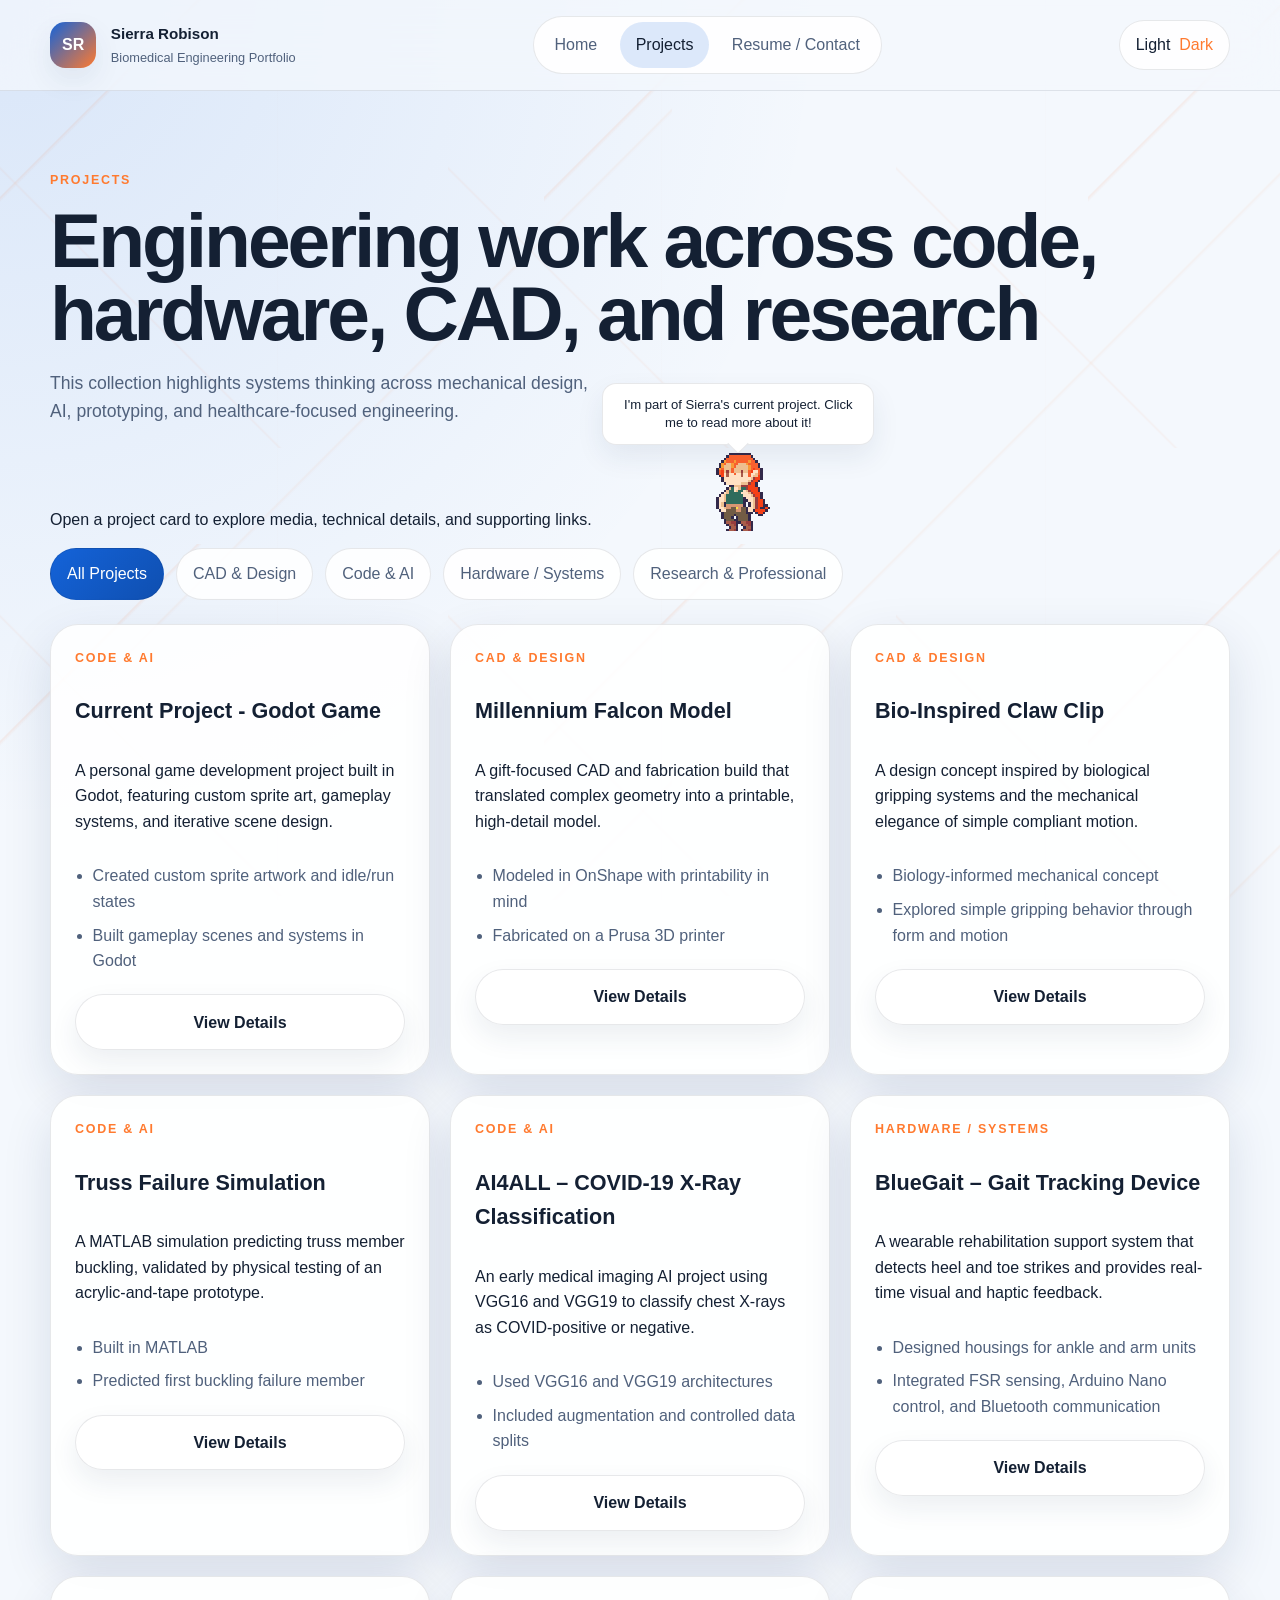
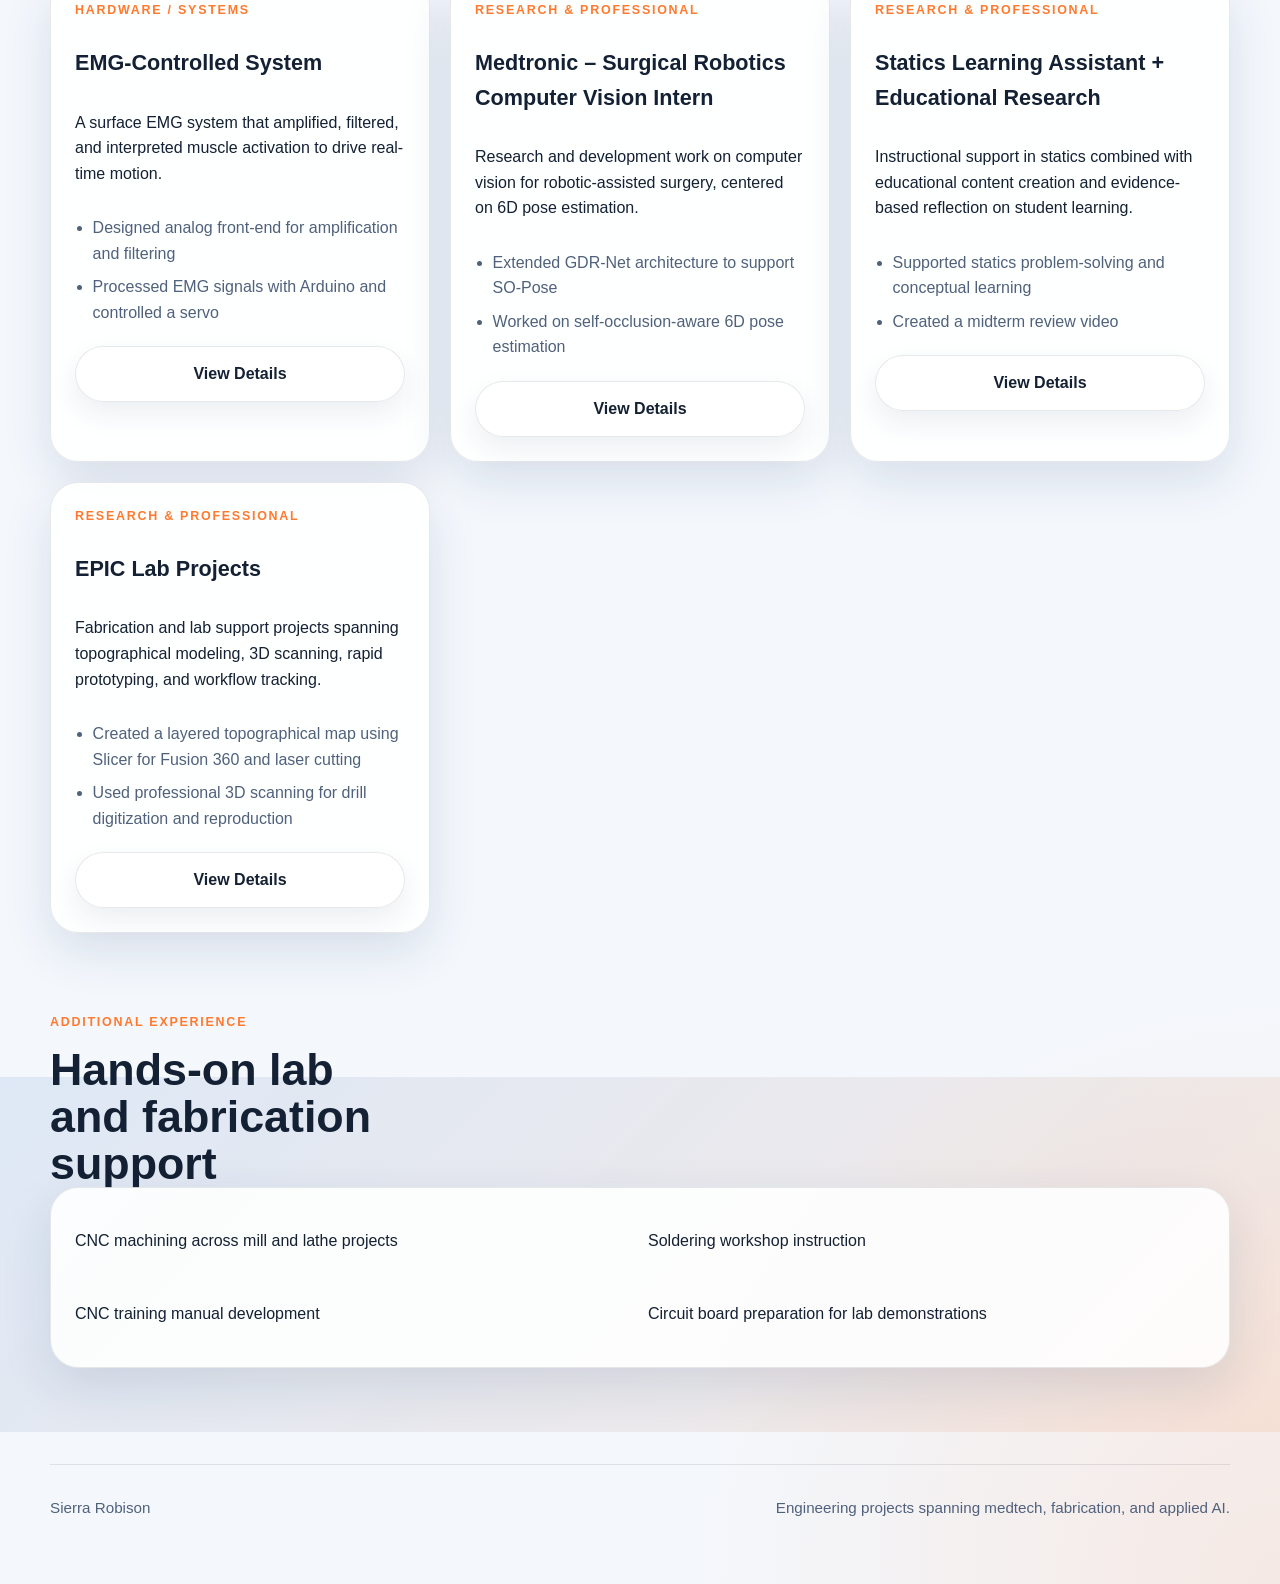
==== commit b827d1fc: "add analytic tracking" ====
--- a/projects.html
+++ b/projects.html
@@ -1,6 +1,15 @@
 <!DOCTYPE html>
 <html lang="en">
   <head>
+    <!-- Google tag (gtag.js) -->
+    <script async src="https://www.googletagmanager.com/gtag/js?id=G-KRKDCWG2F1"></script>
+    <script>
+      window.dataLayer = window.dataLayer || [];
+      function gtag(){dataLayer.push(arguments);}
+      gtag('js', new Date());
+
+      gtag('config', 'G-KRKDCWG2F1');
+    </script>
     <meta charset="UTF-8" />
     <meta name="viewport" content="width=device-width, initial-scale=1.0" />
     <title>Projects | Sierra Robison</title>
